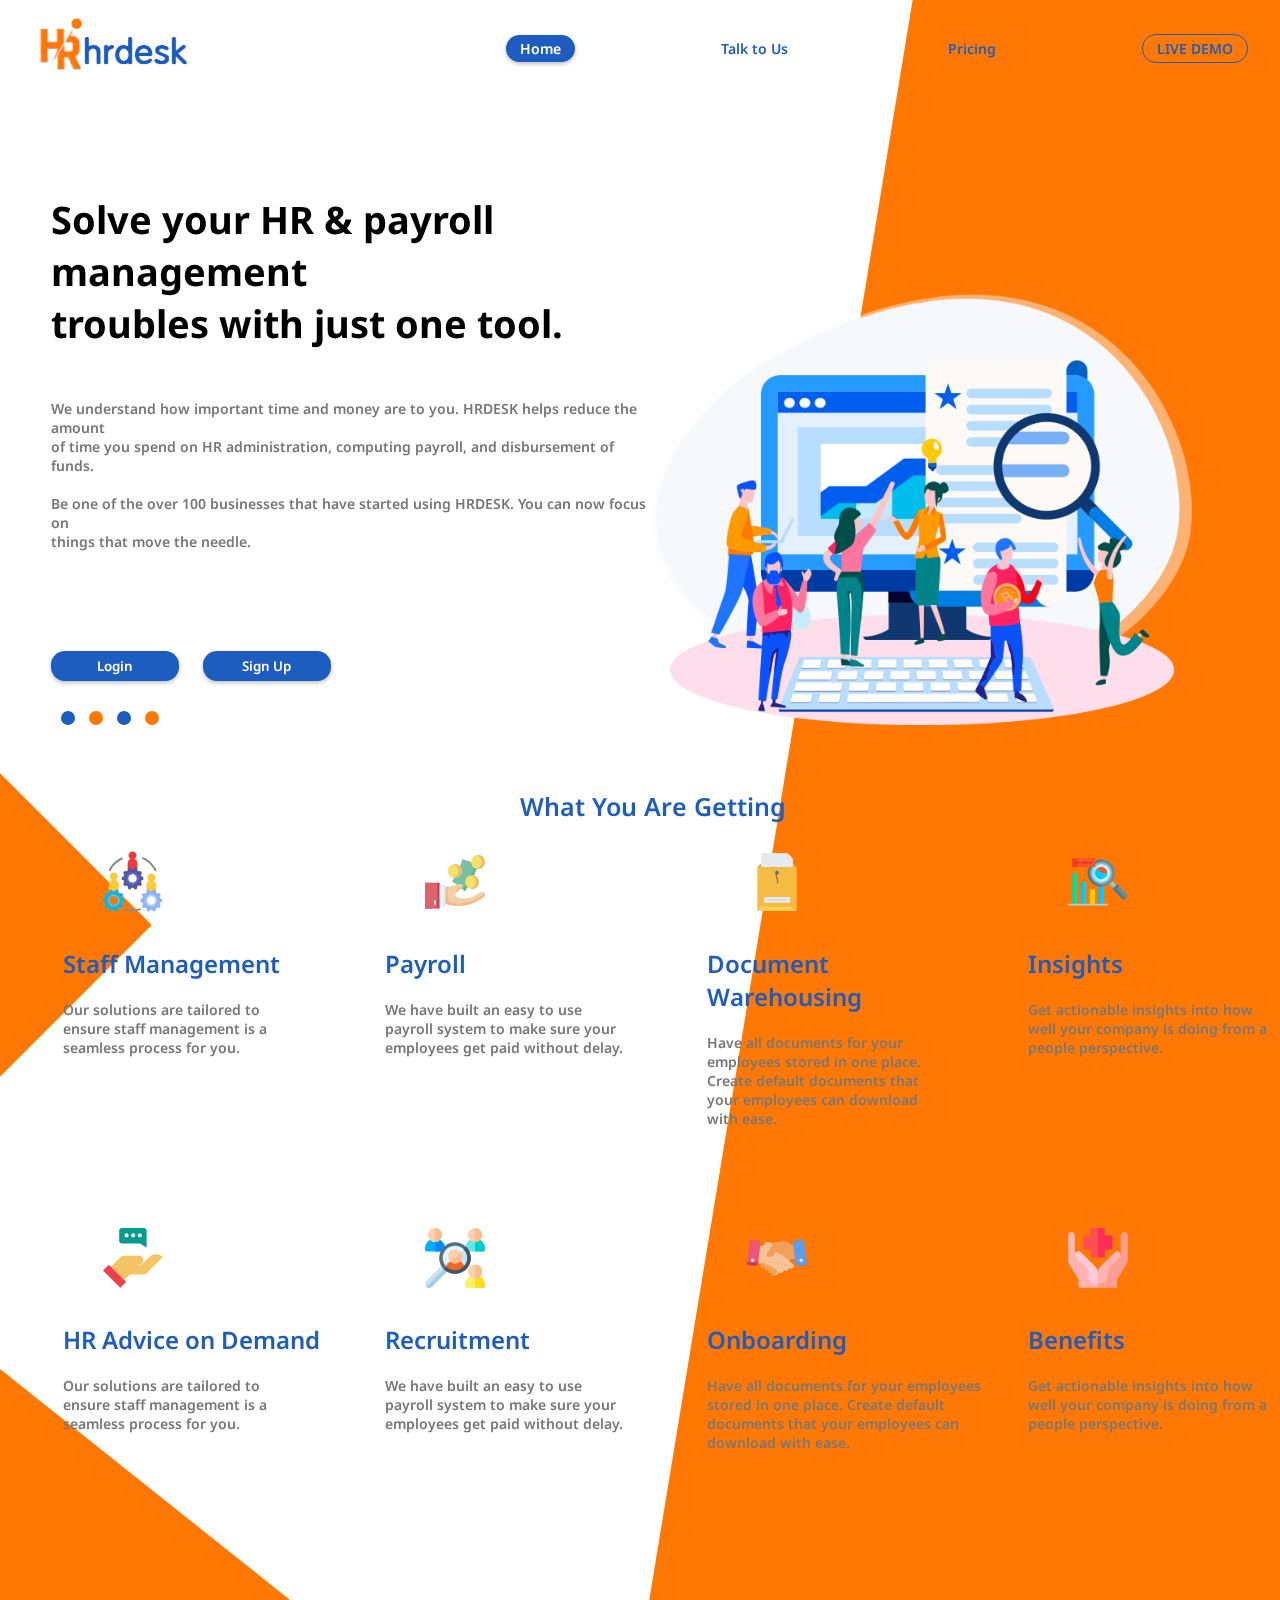
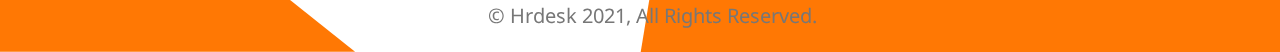
==== index.html @ 77e4787a "first commit" ====
<!DOCTYPE html>
<html lang="en">

<head>
    <meta charset="UTF-8">
    <meta http-equiv="X-UA-Compatible" content="IE=edge">
    <meta name="viewport" content="width=device-width, initial-scale=1.0">
    <title>HRD-landing page</title>
    <link rel="stylesheet" href="./hr.css">
</head>

<body>
    <div class="container">
        <header class="Hero">
            <nav>
                <a href="#" id="logo">
                    <img src="./images/Vector.svg" alt="logo">
                </a>
                <ul>
                    <li class="active">Home</li>
                    <li>Talk to Us</li>
                    <li>Pricing</li>
                    <li class="demo">LIVE DEMO</li>
                </ul>
                <button>menu</button>
            </nav>
        </header>

        <div class="intro">
            <div class="content1">
                <h1>Solve your HR & payroll management<br>troubles with just one tool.</h1>
                <p class="content2">We understand how important time and money are to you. HRDESK helps reduce the
                    amount
                    <br>of time you spend on HR administration, computing payroll, and disbursement of funds.
                    <br>
                    <br>
                    Be one of the over 100 businesses that have started using HRDESK. You can now focus on
                    <br>things that move the needle.
                </p>

                <div class="Entry">
                    <button id="button1">Login</button>
                    <button id="button2"><a href="./signup.html">Sign Up</a></button>
                    <div>
                        <span class="dot1"></span>
                        <span class="dot2"></span>
                        <span class="dot3"></span>
                        <span class="dot4"></span>
                    </div>
                </div>
            </div>

            <div class="Hero-image">
                <img src="./images/PngItem_1581729 1.svg" alt="">
            </div>
        </div>

        <section>
            <div>
                <h1>What You Are Getting</h1>
            </div>
            <div class="features">
                <div>
                    <img src="./images/Group 28.svg" class="picx" alt="image1">
                    <h2>Staff Management</h2>
                    <p>Our solutions are tailored to<br>
                        ensure staff management is a<br>
                        seamless process for you.
                    </p>
                </div>
                <div>
                    <img src="./images/wage 1.svg" class="picx" alt="image1">
                    <h2>Payroll</h2>
                    <p>We have built an easy to use<br>
                        payroll system to make sure your<br>
                        employees get paid without delay.
                    </p>
                </div>
                <div>
                    <img src="./images/letter 1.svg" class="picx" alt="image1">
                    <h2>Document Warehousing</h2>
                    <p>Have all documents for your<br>
                        employees stored in one place.<br>
                        Create default documents that<br>
                        your employees can download<br>
                        with ease.
                    </p>
                </div>
                <div>
                    <img src="./images/insight 1.svg" class="picx" alt="image1">
                    <h2>Insights</h2>
                    <p>Get actionable insights into how<br>
                        well your company is doing from a<br>
                        people perspective.
                    </p>
                </div>
                <div>
                    <img src="./images/advice 1.svg" class="picx" alt="image1">
                    <h2>HR Advice on Demand</h2>
                    <p>Our solutions are tailored to<br>
                        ensure staff management is a<br>
                        seamless process for you.
                    </p>
                </div>
                <div>
                    <img src="./images/recruitment 1.svg" class="picx" alt="image1">
                    <h2>Recruitment</h2>
                    <p>We have built an easy to use<br>
                        payroll system to make sure your<br>
                        employees get paid without delay.
                    </p>
                </div>
                <div>
                    <img src="./images/handshake 1.svg" class="picx" alt="image1">
                    <h2>Onboarding</h2>
                    <p>Have all documents for your employees<br>
                        stored in one place. Create default<br>
                        documents that your employees can<br>
                        download with ease.
                    </p>
                </div>
                <div>
                    <img src="./images/benefits.svg" class="picx" alt="image1">
                    <h2>Benefits</h2>
                    <p>Get actionable insights into how<br>
                        well your company is doing from a<br>
                        people perspective.
                    </p>
                </div>
            </div>
        </section>
        <footer>© Hrdesk 2021, All Rights Reserved.</footer>
    </div>
</body>

</html>
---- hr.css ----
@import url('https://fonts.googleapis.com/css2?family=Noto+Sans&display=swap');

* {
    margin: 0;
    padding: 0;
    box-sizing: border-box;
}

body{
    background-image: url(./images/Rectangle\ 6.svg), url(./images/Subtract.svg);
    background-repeat: no-repeat, no-repeat;
    background-position: right center,  left bottom;
    width: 100%;
    height: 100%;
    z-index: 0;
}


body::before {
    content: '';
    position: fixed;
    width: 250px;
    height: 250px;
    transform: rotate(45deg);
    bottom: -150px;
    left: -150px;
    background-color: #FF7804;
    z-index: 0;
}



.container{
    position: relative;
    font-family: 'Noto sans'; 
    min-height: 100vh;
    padding: 0% 0% 0 2%;
    z-index: 1;
}


.Hero nav{
    display: flex;
    justify-content: space-between;
    align-items: center;
    /* padding: 10px 0; */
    /* padding: 0 0; */
}

.Hero nav ul{
    list-style: none;
}

.Hero nav ul li{
    display: inline-block;
    padding: 4px 14px;
    cursor: pointer;
    color: #1D5DC0;
    font-style: normal;
    font-weight: 600;
    font-size: 14px;
    line-height: 19px;
    margin: 0 2rem 0 6rem;
}

.Hero nav ul li.active {
    background: #1D5DC0;
    box-shadow: 0px 2px 4px rgba(0, 0, 0, 0.25);
    border-radius: 14px;
    color: #FFFFFF;
}

.Hero nav ul li.demo:hover{
    background:  #FF7804;
    box-shadow: 0px 2px 4px rgba(0, 0, 0, 0.25);
    border-radius: 14px;
    color: #1D5DC0;
}



.Hero nav ul li:hover{
    background: #1D5DC0;
    box-shadow: 0px 2px 4px rgba(0, 0, 0, 0.25);
    border-radius: 14px;
    color: #FFFFFF;
}

.Hero nav ul li:last-child{
    background: #FF7804;
    border: 1px solid #1D5DC0;
    box-sizing: border-box;
    border-radius: 14px;
}

.Hero nav > button {
    padding: 5px 10px;
    border-radius: 50px;
    border: 1px solid #1D5DC0;
    background-color: #fff;
    cursor: pointer;
    color: #1D5DC0;
    font-size: 17px;
    display: none;
}


.intro {
    display: flex;
    justify-content: space-between;
}

.intro .content1 {
    flex: 1;
    padding-left: 2%;
}

.intro .Hero-image {
    width: 50%;
    max-width: 100%;
    align-self: end;
    padding-block-start: 9rem;  
    padding-inline-end: 7%;
}

.intro .Hero-image img {
    width: 100%;
}


.content1{
    font-weight: 600;
    font-family: 'Noto Sans';
    font-style: normal;
}

.content1 h1 {
    font-size: 38px;
    line-height: 52px;
    color: #000000;
    /* margin-top: 60px; */
    margin-top: 96px;
    
}

.content1 p{
    font-weight: 600;
    font-size: 14px;
    line-height: 19px;
    color: #777777;
    margin-top: 50px;
}


.Entry > button {
    background: #1D5DC0;
    box-shadow: 0px 2px 4px rgba(0, 0, 0, 0.25);
    border-radius: 14px;
    margin-top: 100px;
    width: 128px;
    height: 30px;
    font-family: 'Noto Sans';
    font-style: normal;
    font-weight: 600;
    color: #FFFFFF;
    display:inline-block;
    border: none;
}

.Entry #button1 {
    margin-right: 20px;
}

.Entry #button2 > a{
    text-decoration: none;
    color:#fff;
}


.Entry .dot1 {
  height: 14px;
  width: 14px;
  background-color: #1D5DC0;
  border-radius: 50%;
  display: inline-block;
  margin: 30px 0 0 10px;

}

.Entry .dot2 {
  height: 14px;
  width: 14px;
  background-color: #FF7804;
  border-radius: 50%;
  display: inline-block;
  margin: 30px 0 0 10px;
}

.Entry .dot3 {
  height: 14px;
  width: 14px;
  background-color: #1D5DC0;
  border-radius: 50%;
  display: inline-block;
  margin: 30px 0 0 10px;
}

.Entry .dot4 {
  height: 14px;
  width: 14px;
  background-color: #FF7804;
  border-radius: 50%;
  display: inline-block;
  margin: 30px 0 0 10px;
}


section .features{
   padding: 0 10px 0 3%; 
}

section h1{
    font-family: Noto Sans;
    font-style: normal;
    font-weight: 600;
    font-size: 25px;
    line-height: 52px;
    color: #1D5DC0;
    text-align: center;
    margin-top: 50px;
}

.features .picx {
    width: 100px;
    height: 100px;
    justify-content: center;

}
.features {
    display: grid;
    grid-template-columns: repeat(auto-fill, minmax(220px, 1fr));
    grid-gap: 5em;
    grid-auto-rows: minmax(200px, auto);
    
}

 .features > div {
    width: 280px;
} 
     


.features img {
    padding-left: 40px;
}


.features h2{
    font-family: 'Noto Sans';
    font-style: normal;
    font-weight: 600;
    font-size: 24px;
    line-height: 33px;
    color: #1D5DC0;
    margin-top: 10px;
    /* text-align: center; */
}

.features p{
    font-family: 'Noto Sans';
    font-style: normal;
    font-weight: 600;
    font-size: 14px;
    line-height: 19px;
    color: #777777;
    margin-top: 20px;
}

footer{
    position: relative;
    font-family: 'Gadugi' 'Noto sans';
    font-style: normal;
    font-weight: normal;
    font-size: 20px;
    line-height: 27px;
    color: #777777;
    text-align: center;
    margin-top: 150px;
    height: 50px;
}

@media screen and (min-width: 1100px) {
    body::after {
        right: -20%;
    }
}

@media screen and (max-width: 765px) {
    body::after {
        display: none;
    }

    nav ul {
        display: none;
    }

    .Hero  nav > button {
        display: block;
    }

    .intro {
        flex-direction: column-reverse;
    }

    .intro .Hero-image {
        align-self: flex-start;
    }
}
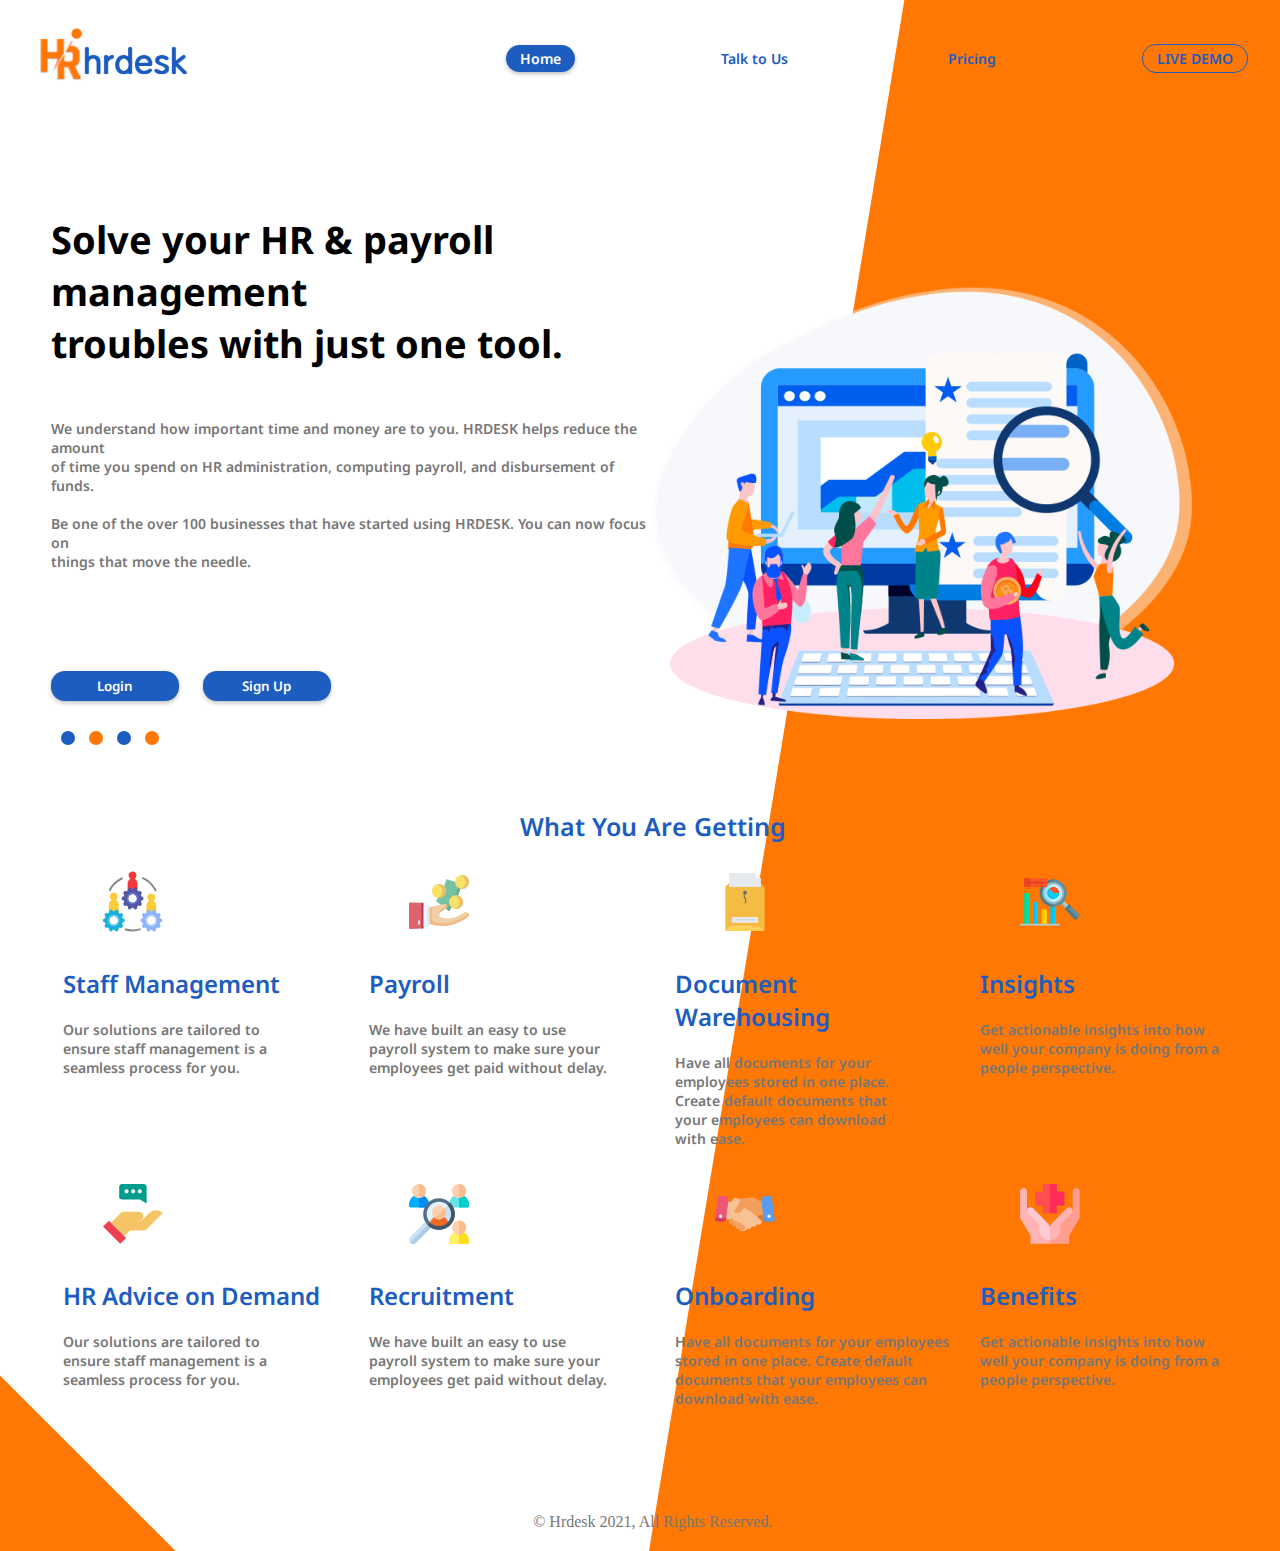
==== commit b0f98bd0: "change background and responsiveness" ====
--- a/index.html
+++ b/index.html
@@ -41,7 +41,7 @@
                 <div class="Entry">
                     <button id="button1">Login</button>
                     <button id="button2"><a href="./signup.html">Sign Up</a></button>
-                    <div>
+                    <div class="dot_wrapper">
                         <span class="dot1"></span>
                         <span class="dot2"></span>
                         <span class="dot3"></span>
@@ -129,7 +129,11 @@
                 </div>
             </div>
         </section>
-        <footer>© Hrdesk 2021, All Rights Reserved.</footer>
+        <footer>
+            <div class="triangle"></div>
+            <p> © Hrdesk 2021, All Rights Reserved.</p>
+        </footer>
+        <!-- <footer>© Hrdesk 2021, All Rights Reserved.</footer> -->
     </div>
 </body>
 
--- a/hr.css
+++ b/hr.css
@@ -7,33 +7,19 @@
 }
 
 body{
-    background-image: url(./images/Rectangle\ 6.svg), url(./images/Subtract.svg);
-    background-repeat: no-repeat, no-repeat;
-    background-position: right center,  left bottom;
+    background-image: url(./images/Rectangle\ 6.svg);
+    background-repeat: no-repeat;
+    background-position: right center;
     width: 100%;
     height: 100%;
     z-index: 0;
 }
-
-
-body::before {
-    content: '';
-    position: fixed;
-    width: 250px;
-    height: 250px;
-    transform: rotate(45deg);
-    bottom: -150px;
-    left: -150px;
-    background-color: #FF7804;
-    z-index: 0;
-}
-
-
 
 .container{
     position: relative;
     font-family: 'Noto sans'; 
     min-height: 100vh;
+    max-width: 1920px; 
     padding: 0% 0% 0 2%;
     z-index: 1;
 }
@@ -43,12 +29,12 @@
     display: flex;
     justify-content: space-between;
     align-items: center;
-    /* padding: 10px 0; */
-    /* padding: 0 0; */
+    padding: 10px 0;
 }
 
 .Hero nav ul{
     list-style: none;
+    /* margin-left: 100px; */
 }
 
 .Hero nav ul li{
@@ -118,7 +104,7 @@
 .intro .Hero-image {
     width: 50%;
     max-width: 100%;
-    align-self: end;
+    align-self: center;
     padding-block-start: 9rem;  
     padding-inline-end: 7%;
 }
@@ -138,7 +124,6 @@
     font-size: 38px;
     line-height: 52px;
     color: #000000;
-    /* margin-top: 60px; */
     margin-top: 96px;
     
 }
@@ -150,7 +135,6 @@
     color: #777777;
     margin-top: 50px;
 }
-
 
 .Entry > button {
     background: #1D5DC0;
@@ -220,7 +204,7 @@
 }
 
 section h1{
-    font-family: Noto Sans;
+    font-family: 'Noto Sans';
     font-style: normal;
     font-weight: 600;
     font-size: 25px;
@@ -238,13 +222,13 @@
 }
 .features {
     display: grid;
-    grid-template-columns: repeat(auto-fill, minmax(220px, 1fr));
-    grid-gap: 5em;
-    grid-auto-rows: minmax(200px, auto);
+    grid-template-columns: repeat(4,1fr);
+    grid-gap: 1em;
+    padding: 50px 0px;
     
 }
 
- .features > div {
+.features > div {
     width: 280px;
 } 
      
@@ -263,7 +247,6 @@
     line-height: 33px;
     color: #1D5DC0;
     margin-top: 10px;
-    /* text-align: center; */
 }
 
 .features p{
@@ -276,43 +259,121 @@
     margin-top: 20px;
 }
 
-footer{
-    position: relative;
-    font-family: 'Gadugi' 'Noto sans';
-    font-style: normal;
-    font-weight: normal;
-    font-size: 20px;
-    line-height: 27px;
-    color: #777777;
-    text-align: center;
-    margin-top: 150px;
-    height: 50px;
-}
-
-@media screen and (min-width: 1100px) {
-    body::after {
-        right: -20%;
-    }
-}
-
-@media screen and (max-width: 765px) {
-    body::after {
-        display: none;
-    }
-
-    nav ul {
-        display: none;
-    }
-
-    .Hero  nav > button {
-        display: block;
-    }
-
-    .intro {
-        flex-direction: column-reverse;
-    }
-
-    .intro .Hero-image {
-        align-self: flex-start;
-    }
-}+footer {
+	position: relative;
+	line-height: 27px;
+	text-align: center;
+	margin-top: 100px;
+}
+footer p {
+	z-index: 10;
+	color: #777777;
+	font-style: normal;
+	font-weight: normal;
+	font-family: 'Gadugi';
+	font-size: 16px;
+	padding-bottom: 1rem;
+}
+
+
+.triangle {
+	width: 300px;
+	height: 300px;
+	background-color: #ff7804;
+	position: absolute;
+	bottom: 0;
+	left: -150px;
+	clip-path: polygon(0 0, 100% 100%, 0 100%); 
+	z-index: -1;
+}
+
+/* ON SMALL SCREENS */
+
+/* ipad pro screens */
+@media (min-width: 990px) and (max-width: 1062px) {
+}
+
+/* ipad and landscape screens */
+@media (min-width: 768px) and (max-width: 988px) {
+	.features {
+		grid-template-columns: repeat(2, 1fr);
+		grid-gap: 1rem;
+	}
+
+	.content1 #button1 {
+		width: 100px;
+		margin-top: 25px;
+	}
+	.content1 #button2 {
+		width: 100px;
+		margin: 75px 0 0 30px;
+		display: inline;
+	}
+	.dot_wrapper {
+		margin-bottom: 35px;
+	}
+}
+
+/* mobile phones */
+@media (max-width: 767px) {
+	.content1 h1 {
+		font-size: 30px;
+		line-height: 1.2;
+	}
+	.content1 p {
+		margin-top: 30px;
+	}
+	.content1 #button1 {
+		width: 100px;
+		margin-top: 25px;
+	}
+	.content1 #button2 {
+		width: 100px;
+		margin: 75px 0 0 30px;
+	}
+	.dot1 {
+		margin: 40px 0 0 0;
+	}
+	.dot_wrapper {
+		margin-bottom: 35px;
+	}
+	.features {
+		grid-template-columns: repeat(1, 1fr);
+		grid-gap: 0;
+	}
+	.features > div {
+		width: 100%;
+		text-align: center;
+		margin-bottom: 2rem;
+	}
+	.features img {
+		padding-left: 0;
+		width: 80px;
+		height: 80px;
+	}
+	.features .picx {
+		width: 80px;
+		height: 80px;
+	}
+	body {
+		background-image: none;
+	}
+
+	.Hero nav ul {
+		display: none;
+	}
+
+	.Hero nav > button {
+		display: block;
+	}
+
+	.intro {
+		flex-direction: column-reverse;
+	}
+
+	.intro .Hero-image {
+		align-self: flex-start;
+        width: 100%;
+	}
+}
+
